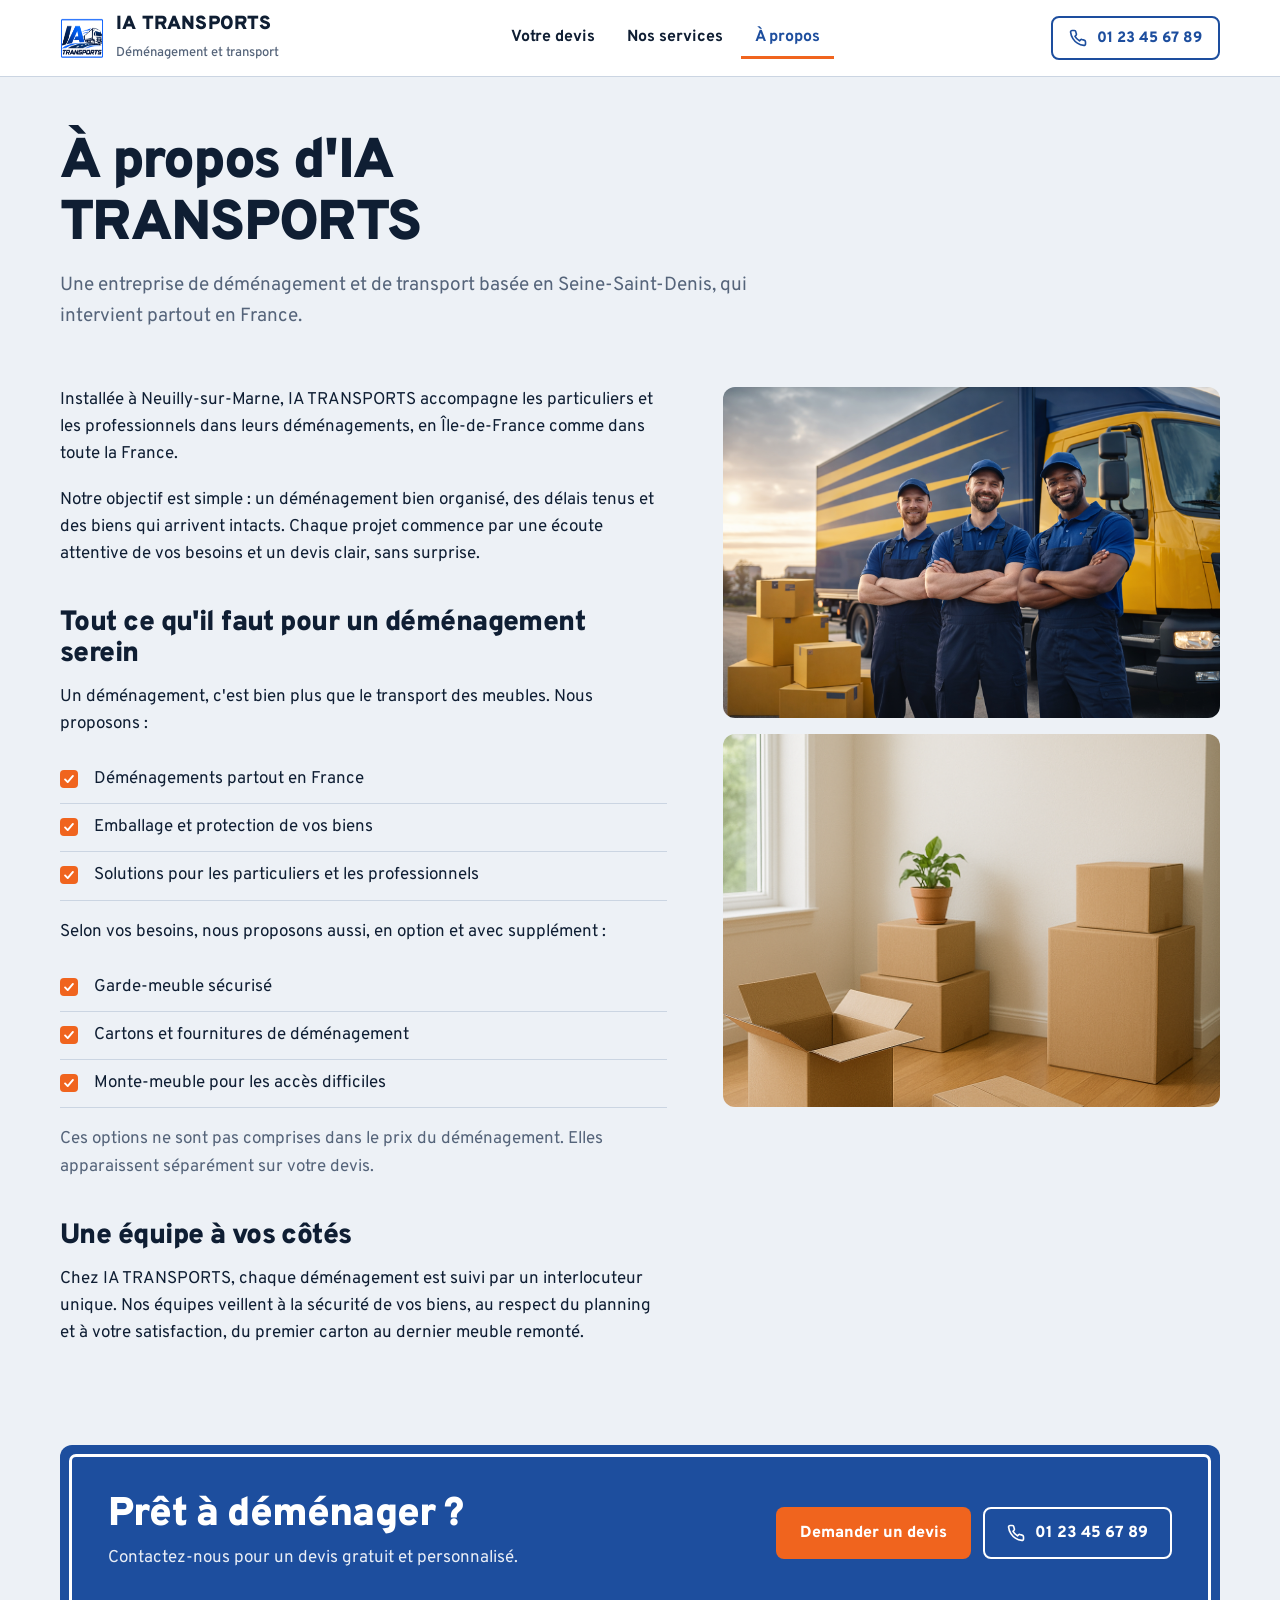
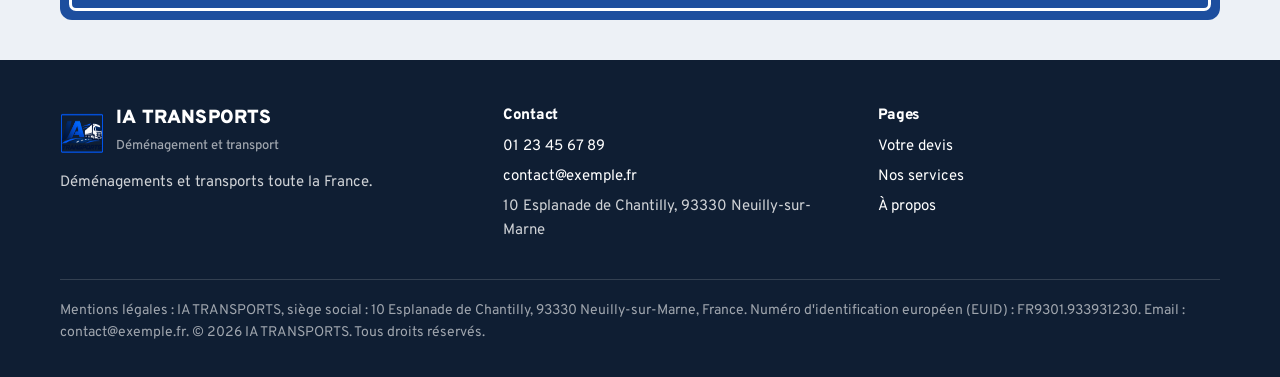
==== apropos.html @ 0110d709 "Update title and meta tags in apropos.html Updated the title and meta description for SEO improvemen" ====
<!doctype html>
<html lang="fr">
<head>
  <meta charset="utf-8">
  <meta name="viewport" content="width=device-width, initial-scale=1">
  <title>IA TRANSPORTS | Devis de déménagement gratuit</title>
  <meta name="description" content="IA TRANSPORTS, déménagement et transport toute la France. Devis gratuit sous 24 h.">
  <link rel="icon" href="assets/images/IA_Transports_Logo.png" type="image/png">
  <link rel="preconnect" href="https://fonts.googleapis.com">
  <link rel="preconnect" href="https://fonts.gstatic.com" crossorigin>
  <link href="https://fonts.googleapis.com/css2?family=Overpass:wght@400;500;700;800;900&display=swap" rel="stylesheet">
  <link rel="stylesheet" href="assets/css/style.css">
  <meta property="og:image" content="https://iatransports.com/assets/images/IA_Transports_Logo.png">
  <meta property="og:title" content="IA TRANSPORTS | Devis de déménagement gratuit">
  <meta property="og:description" content="IA TRANSPORTS, déménagement et transport toute la France. Devis gratuit sous 24 h.">
  <meta property="og:url" content="https://iatransports.com/">
</head>
<body>
  <header class="site-header">
    <div class="container header-inner">
      <a class="brand" href="index.html">
        <img src="assets/images/IA Transports Logo.png" alt="" width="44" height="44">
        <span><span class="brand-name">IA TRANSPORTS</span><span class="brand-sub">Déménagement et transport</span></span>
      </a>
      <nav class="nav" aria-label="Navigation principale">
        <a data-nav href="index.html">Votre devis</a>
        <a data-nav href="services.html">Nos services</a>
        <a data-nav href="apropos.html">À propos</a>
      </nav>
      <div class="header-actions">
        <a class="btn btn-line btn-small" href="tel:+33123456789"><svg viewBox="0 0 24 24" fill="none" stroke="currentColor" stroke-width="2.2" stroke-linecap="round" stroke-linejoin="round" aria-hidden="true"><path d="M22 16.9v3a2 2 0 0 1-2.2 2 19.8 19.8 0 0 1-8.6-3.1 19.5 19.5 0 0 1-6-6A19.8 19.8 0 0 1 2.1 4.2 2 2 0 0 1 4.1 2h3a2 2 0 0 1 2 1.7c.1.9.4 1.8.7 2.7a2 2 0 0 1-.5 2.1L8 9.8a16 16 0 0 0 6 6l1.3-1.3a2 2 0 0 1 2.1-.4c.9.3 1.8.6 2.7.7a2 2 0 0 1 1.7 2z"/></svg> 01 23 45 67 89</a>
        <button class="burger" data-burger aria-label="Ouvrir le menu" aria-expanded="false"><span></span><span></span><span></span></button>
      </div>
    </div>
  </header>

  <div class="drawer" data-drawer>
    <div class="drawer-panel" role="dialog" aria-label="Menu">
      <div class="drawer-head">
        <a class="brand" href="index.html">
        <img src="assets/images/IA Transports Logo.png" alt="" width="44" height="44">
        <span><span class="brand-name">IA TRANSPORTS</span><span class="brand-sub">Déménagement et transport</span></span>
      </a>
        <button class="drawer-close" data-close aria-label="Fermer le menu">✕</button>
      </div>
      <nav class="drawer-links">
        <a data-nav href="index.html">Votre devis</a>
        <a data-nav href="services.html">Nos services</a>
        <a data-nav href="apropos.html">À propos</a>
      </nav>
      <div class="drawer-contact">
        <a class="btn btn-go" href="tel:+33123456789"><svg viewBox="0 0 24 24" fill="none" stroke="currentColor" stroke-width="2.2" stroke-linecap="round" stroke-linejoin="round" aria-hidden="true"><path d="M22 16.9v3a2 2 0 0 1-2.2 2 19.8 19.8 0 0 1-8.6-3.1 19.5 19.5 0 0 1-6-6A19.8 19.8 0 0 1 2.1 4.2 2 2 0 0 1 4.1 2h3a2 2 0 0 1 2 1.7c.1.9.4 1.8.7 2.7a2 2 0 0 1-.5 2.1L8 9.8a16 16 0 0 0 6 6l1.3-1.3a2 2 0 0 1 2.1-.4c.9.3 1.8.6 2.7.7a2 2 0 0 1 1.7 2z"/></svg> 01 23 45 67 89</a>
        <a class="btn btn-line" href="mailto:contact@exemple.fr">contact@exemple.fr</a>
      </div>
    </div>
  </div>

  <main>
    <section class="page-head">
      <div class="container">
        <h1>À propos d'IA TRANSPORTS</h1>
        <p class="lead">Une entreprise de déménagement et de transport basée en Seine-Saint-Denis, qui intervient partout en France.</p>
      </div>
    </section>

    <section class="section" style="padding-top:48px">
      <div class="container about-grid">
        <div class="prose">
          <p>Installée à Neuilly-sur-Marne, IA TRANSPORTS accompagne les particuliers et les professionnels dans leurs déménagements, en Île-de-France comme dans toute la France.</p>
          <p>Notre objectif est simple : un déménagement bien organisé, des délais tenus et des biens qui arrivent intacts. Chaque projet commence par une écoute attentive de vos besoins et un devis clair, sans surprise.</p>

          <h2>Tout ce qu'il faut pour un déménagement serein</h2>
          <p>Un déménagement, c'est bien plus que le transport des meubles. Nous proposons :</p>
            <ul class="checklist">
            <li>Déménagements partout en France</li>
            <li>Emballage et protection de vos biens</li>
            <li>Solutions pour les particuliers et les professionnels</li>
          </ul>
          <p>Selon vos besoins, nous proposons aussi, en option et avec supplément :</p>
          <ul class="checklist">
            <li>Garde-meuble sécurisé</li>
            <li>Cartons et fournitures de déménagement</li>
            <li>Monte-meuble pour les accès difficiles</li>
          </ul>
          <p class="muted">Ces options ne sont pas comprises dans le prix du déménagement. Elles apparaissent séparément sur votre devis.</p>

          <h2>Une équipe à vos côtés</h2>
          <p>Chez IA TRANSPORTS, chaque déménagement est suivi par un interlocuteur unique. Nos équipes veillent à la sécurité de vos biens, au respect du planning et à votre satisfaction, du premier carton au dernier meuble remonté.</p>
        </div>

        <div class="about-photos">
          <img src="assets/images/truck-hero.jpg" alt="L'équipe de déménageurs devant le camion" loading="lazy">
          <img src="assets/images/first_pic.jpg" alt="Cartons prêts dans un logement vide" loading="lazy">
        </div>
      </div>
    </section>

    <section class="container" style="margin-bottom:40px">
      <div class="sign cta-sign">
        <div>
          <h2>Prêt à déménager ?</h2>
          <p>Contactez-nous pour un devis gratuit et personnalisé.</p>
        </div>
        <div class="sign-actions" style="margin-top:0">
          <a class="btn btn-go" href="index.html#form-section">Demander un devis</a>
          <a class="btn btn-on-sign" href="tel:+33123456789"><svg viewBox="0 0 24 24" fill="none" stroke="currentColor" stroke-width="2.2" stroke-linecap="round" stroke-linejoin="round" aria-hidden="true"><path d="M22 16.9v3a2 2 0 0 1-2.2 2 19.8 19.8 0 0 1-8.6-3.1 19.5 19.5 0 0 1-6-6A19.8 19.8 0 0 1 2.1 4.2 2 2 0 0 1 4.1 2h3a2 2 0 0 1 2 1.7c.1.9.4 1.8.7 2.7a2 2 0 0 1-.5 2.1L8 9.8a16 16 0 0 0 6 6l1.3-1.3a2 2 0 0 1 2.1-.4c.9.3 1.8.6 2.7.7a2 2 0 0 1 1.7 2z"/></svg> 01 23 45 67 89</a>
        </div>
      </div>
    </section>
  </main>

  <footer class="site-footer">
    <div class="container">
      <div class="footer-grid">
        <div>
          <a class="brand" href="index.html">
        <img src="assets/images/IA Transports Logo.png" alt="" width="44" height="44">
        <span><span class="brand-name">IA TRANSPORTS</span><span class="brand-sub">Déménagement et transport</span></span>
      </a>
          <p style="margin-top:14px;max-width:34ch">Déménagements et transports toute la France.</p>
        </div>
        <div>
          <h3>Contact</h3>
          <ul class="footer-list">
            <li><a href="tel:+33123456789">01 23 45 67 89</a></li>
            <li><a href="mailto:contact@exemple.fr">contact@exemple.fr</a></li>
            <li>10 Esplanade de Chantilly, 93330 Neuilly-sur-Marne</li>
          </ul>
        </div>
        <div>
          <h3>Pages</h3>
          <ul class="footer-list">
            <li><a href="index.html">Votre devis</a></li>
            <li><a href="services.html">Nos services</a></li>
            <li><a href="apropos.html">À propos</a></li>
          </ul>
        </div>
      </div>
      <p class="legal">
        Mentions légales : IA TRANSPORTS, siège social : 10 Esplanade de Chantilly, 93330 Neuilly-sur-Marne, France.
        Numéro d'identification européen (EUID) : FR9301.933931230.
        Email : contact@exemple.fr. © <span data-year>2026</span> IA TRANSPORTS. Tous droits réservés.
      </p>
    </div>
  </footer>

  <script src="assets/js/main.js"></script>
</body>
</html>
---- assets/css/style.css ----
/* =========================================================
   IA TRANSPORTS — feuille de style
   Identité : panneau routier (bleu autoroute + orange chantier)
   ========================================================= */
:root {
  --sign: #1D4E9E;        /* bleu panneau */
  --sign-dark: #14386F;
  --ink: #0F1E33;         /* texte */
  --muted: #55647A;
  --page: #EDF1F6;        /* fond */
  --paper: #FFFFFF;
  --line: #CBD5E2;
  --cone: #F0641E;        /* orange chantier : actions */
  --cone-dark: #D24F0E;

  --radius-sign: 12px;
  --radius-field: 8px;
  --header-h: 76px;
  --font: "Overpass", "Helvetica Neue", Arial, sans-serif;
}

* { box-sizing: border-box; }
html { scroll-behavior: smooth; scroll-padding-top: calc(var(--header-h) + 16px); }
@media (prefers-reduced-motion: reduce) {
  html { scroll-behavior: auto; }
  *, *::before, *::after { transition: none !important; animation: none !important; }
}

body {
  margin: 0;
  font-family: var(--font);
  font-size: 17px;
  line-height: 1.6;
  color: var(--ink);
  background: var(--page);
  -webkit-font-smoothing: antialiased;
}
img { max-width: 100%; display: block; }
a { color: var(--sign); }
:focus-visible { outline: 3px solid var(--cone); outline-offset: 3px; border-radius: 4px; }

.container { width: min(1160px, calc(100% - 40px)); margin: 0 auto; }

h1, h2, h3 { line-height: 1.1; letter-spacing: -0.02em; margin: 0; }
h2 { font-size: clamp(28px, 3.4vw, 40px); font-weight: 900; }
h3 { font-size: 19px; font-weight: 800; }
p { margin: 0; }
.lead { font-size: 19px; color: var(--muted); max-width: 60ch; margin-top: 14px; }
.muted { color: var(--muted); }

/* ===================== Header ===================== */
.site-header {
  position: sticky; top: 0; z-index: 100;
  background: var(--paper);
  border-bottom: 1px solid var(--line);
}
.header-inner {
  height: var(--header-h);
  display: flex; align-items: center; justify-content: space-between; gap: 20px;
}
.brand { display: flex; align-items: center; gap: 12px; text-decoration: none; color: var(--ink); }
.brand img { width: 44px; height: 44px; }
.brand-name { font-weight: 900; font-size: 19px; letter-spacing: 0.01em; line-height: 1; }
.brand-sub { display: block; font-size: 13px; color: var(--muted); font-weight: 500; margin-top: 4px; letter-spacing: 0; }

.nav { display: flex; gap: 4px; }
.nav a {
  text-decoration: none; color: var(--ink); font-weight: 700; font-size: 16px;
  padding: 8px 14px; border-radius: 6px;
}
.nav a:hover { background: var(--page); }
.nav a[aria-current="page"] { color: var(--sign); box-shadow: inset 0 -3px 0 var(--cone); border-radius: 0; }

.header-actions { display: flex; align-items: center; gap: 10px; }

/* ===================== Buttons ===================== */
.btn {
  display: inline-flex; align-items: center; justify-content: center; gap: 10px;
  font: inherit; font-weight: 800; font-size: 16px; line-height: 1;
  padding: 15px 22px; border-radius: 8px; border: 2px solid transparent;
  text-decoration: none; cursor: pointer;
  transition: background-color .15s ease, border-color .15s ease, color .15s ease;
}
.btn svg { width: 18px; height: 18px; flex: none; }
.btn-go { background: var(--cone); color: #fff; }
.btn-go:hover { background: var(--cone-dark); }
.btn-go:disabled { opacity: .6; cursor: progress; }
.btn-line { border-color: currentColor; color: var(--sign); background: transparent; }
.btn-line:hover { background: var(--sign); border-color: var(--sign); color: #fff; }
.btn-on-sign { border-color: #fff; color: #fff; background: transparent; }
.btn-on-sign:hover { background: #fff; color: var(--sign); }
.btn-small { padding: 11px 16px; font-size: 15px; }

/* ===================== Burger / drawer ===================== */
.burger {
  display: none; width: 46px; height: 46px; border-radius: 8px;
  border: 1px solid var(--line); background: var(--paper); cursor: pointer;
  align-items: center; justify-content: center; flex-direction: column; gap: 5px;
}
.burger span { width: 20px; height: 2px; background: var(--ink); border-radius: 2px; }

.drawer {
  position: fixed; inset: 0; z-index: 200;
  background: rgba(15, 30, 51, .5);
  opacity: 0; pointer-events: none; transition: opacity .25s ease;
}
.drawer.open { opacity: 1; pointer-events: auto; }
.drawer-panel {
  position: absolute; top: 0; right: 0; height: 100%; width: min(340px, 88vw);
  background: var(--paper); padding: 20px; display: flex; flex-direction: column; gap: 22px;
  transform: translateX(100%); transition: transform .25s ease;
}
.drawer.open .drawer-panel { transform: none; }
.drawer-head { display: flex; justify-content: space-between; align-items: center; }
.drawer-close {
  width: 42px; height: 42px; border-radius: 8px; border: 1px solid var(--line);
  background: var(--paper); font-size: 20px; cursor: pointer; color: var(--ink);
}
.drawer-links { display: flex; flex-direction: column; }
.drawer-links a {
  text-decoration: none; color: var(--ink); font-weight: 800; font-size: 20px;
  padding: 14px 0; border-bottom: 1px solid var(--line);
}
.drawer-links a[aria-current="page"] { color: var(--sign); }
.drawer-contact { display: flex; flex-direction: column; gap: 10px; margin-top: auto; }

/* ===================== The sign (signature element) ===================== */
.sign {
  position: relative;
  background: var(--sign); color: #fff;
  border-radius: var(--radius-sign);
  padding: clamp(28px, 4vw, 48px);
}
.sign::before {          /* liseré blanc intérieur, comme un panneau */
  content: ""; position: absolute; inset: 9px;
  border: 3px solid #fff; border-radius: calc(var(--radius-sign) - 5px);
  pointer-events: none;
}
.sign > * { position: relative; }
.sign-route {
  display: flex; align-items: center; gap: 14px; flex-wrap: wrap;
  font-weight: 800; font-size: 17px; padding-bottom: 18px; margin-bottom: 22px;
  border-bottom: 2px solid rgba(255,255,255,.35);
}
.sign-route svg { width: 46px; height: 18px; flex: none; }
.sign h1 {
  font-size: clamp(38px, 5vw, 64px); overflow-wrap: break-word; font-weight: 900; letter-spacing: -0.035em; line-height: .98;
}
.sign p { color: rgba(255,255,255,.9); margin-top: 18px; max-width: 46ch; }
.sign-actions { display: flex; flex-wrap: wrap; gap: 12px; margin-top: 28px; }

/* ===================== Hero ===================== */
.hero { padding: 28px 0 0; }
.hero-grid {
  display: grid; grid-template-columns: minmax(0, 1.05fr) minmax(0, .95fr); gap: 16px; align-items: stretch;
}
.hero-photo { border-radius: var(--radius-sign); overflow: hidden; min-height: 360px; }
.hero-photo img { width: 100%; height: 100%; object-fit: cover; object-position: 60% center; }

/* ===================== Facts row ===================== */
.facts {
  display: grid; grid-template-columns: repeat(3, 1fr);
  margin-top: 16px; background: var(--paper); border-radius: var(--radius-sign);
}
.fact { padding: 22px 26px; }
.fact + .fact { border-left: 1px solid var(--line); }
.fact strong { display: block; font-size: 18px; font-weight: 800; }
.fact span { color: var(--muted); font-size: 15px; }

/* ===================== Sections ===================== */
.section { padding: 80px 0; }
.section-head { margin-bottom: 36px; }
.page-head { padding: 56px 0 8px; }
.page-head h1 { font-size: clamp(36px, 4.6vw, 56px); font-weight: 900; letter-spacing: -0.03em; max-width: 18ch; }

/* ===================== Quote form ===================== */
.quote-grid { display: grid; grid-template-columns: minmax(0, 1.25fr) minmax(0, .75fr); gap: 28px; align-items: start; }
.form {
  background: var(--paper); border-radius: var(--radius-sign);
  padding: clamp(22px, 3.5vw, 40px); border-top: 6px solid var(--cone);
}
.form h2 { margin-bottom: 8px; }
.form > .muted { margin-bottom: 26px; }
fieldset { border: 0; padding: 0; margin: 0 0 22px; }
legend { font-weight: 900; font-size: 15px; color: var(--sign); padding: 0; margin-bottom: 12px; }
.grid-2 { display: grid; grid-template-columns: 1fr 1fr; gap: 14px 16px; }
.grid-3f { display: grid; grid-template-columns: 1fr 1fr 1fr; gap: 14px 16px; }
.field { display: flex; flex-direction: column; gap: 6px; }
.field.full { grid-column: 1 / -1; }
.field label { font-size: 15px; font-weight: 700; }
.field .opt { font-weight: 500; color: var(--muted); }
.input, .select, .textarea {
  width: 100%; font: inherit; font-size: 16px; color: var(--ink);
  padding: 12px 14px; border-radius: var(--radius-field);
  border: 1.5px solid var(--line); background: #F8FAFC;
}
.input:focus, .select:focus, .textarea:focus {
  outline: none; border-color: var(--sign); background: #fff;
  box-shadow: 0 0 0 3px rgba(29, 78, 158, .18);
}
.textarea { min-height: 110px; resize: vertical; }
.input, .select { height: 50px; }
.select {
  appearance: none; -webkit-appearance: none; padding-right: 40px; cursor: pointer;
  background: #F8FAFC url("data:image/svg+xml,%3Csvg xmlns='http://www.w3.org/2000/svg' viewBox='0 0 16 16'%3E%3Cpath d='M4 6l4 4 4-4' fill='none' stroke='%231D4E9E' stroke-width='2' stroke-linecap='round' stroke-linejoin='round'/%3E%3C/svg%3E") right 14px center/16px no-repeat;
}
.form-foot { display: flex; align-items: center; gap: 16px; flex-wrap: wrap; margin-top: 8px; }
.form-status { font-weight: 700; }
.form-status.error { color: #B3261E; }

.steps-panel { position: sticky; top: calc(var(--header-h) + 20px); }
.steps-panel img { border-radius: var(--radius-sign); aspect-ratio: 4 / 3; object-fit: cover; width: 100%; }
.steps-panel h3 { margin: 24px 0 14px; font-size: 22px; }
.steps { list-style: none; padding: 0; margin: 0; counter-reset: s; }
.steps li { counter-increment: s; display: grid; grid-template-columns: 34px 1fr; gap: 12px; padding: 12px 0; border-top: 1px solid var(--line); }
.steps li::before {
  content: counter(s); width: 30px; height: 30px; border-radius: 6px;
  background: var(--sign); color: #fff; font-weight: 900; display: grid; place-items: center; font-size: 15px;
}

/* ===================== Services list ===================== */
.service-list { display: grid; grid-template-columns: 1fr 1fr; gap: 0 48px; }
.service-item { display: grid; grid-template-columns: 56px 1fr; gap: 18px; padding: 26px 0; border-top: 2px solid var(--ink); }
.service-icon {
  width: 56px; height: 56px; border-radius: 10px; background: var(--sign);
  display: grid; place-items: center; font-size: 26px;
  box-shadow: inset 0 0 0 4px var(--sign), inset 0 0 0 6px #fff;
}
.service-item p { color: var(--muted); margin-top: 6px; }
.tags { display: flex; flex-wrap: wrap; gap: 6px; margin-top: 12px; }
.tag { font-size: 14px; font-weight: 700; color: var(--sign-dark); background: var(--paper); border: 1px solid var(--line); padding: 3px 10px; border-radius: 4px; }

/* ===================== About ===================== */
.about-grid { display: grid; grid-template-columns: minmax(0, 1.1fr) minmax(0, .9fr); gap: 56px; align-items: start; }
.prose p { margin-bottom: 18px; max-width: 64ch; }
.prose h2 { font-size: 28px; margin: 40px 0 14px; }
.checklist { list-style: none; padding: 0; margin: 0 0 18px; }
.checklist li { padding: 10px 0 10px 34px; border-bottom: 1px solid var(--line); position: relative; }
.checklist li::before {
  content: ""; position: absolute; left: 0; top: 14px; width: 18px; height: 18px; border-radius: 4px;
  background: var(--cone) url("data:image/svg+xml,%3Csvg xmlns='http://www.w3.org/2000/svg' viewBox='0 0 16 16'%3E%3Cpath d='M3.5 8.5l3 3 6-7' fill='none' stroke='%23fff' stroke-width='2.2' stroke-linecap='round' stroke-linejoin='round'/%3E%3C/svg%3E") center/14px no-repeat;
}
.about-photos { display: grid; gap: 16px; position: sticky; top: calc(var(--header-h) + 20px); }
.about-photos img { border-radius: var(--radius-sign); width: 100%; object-fit: cover; }
.about-photos img:first-child { aspect-ratio: 3 / 2; }
.about-photos img:last-child { aspect-ratio: 4 / 3; }

/* ===================== CTA sign ===================== */
.cta-sign { display: flex; justify-content: space-between; align-items: center; gap: 24px; flex-wrap: wrap; }
.cta-sign h2 { color: #fff; }
.cta-sign p { margin-top: 8px; }

/* ===================== Legal + footer ===================== */
.site-footer { background: var(--ink); color: rgba(255,255,255,.8); padding: 48px 0 32px; margin-top: 40px; font-size: 15px; }
.footer-grid { display: grid; grid-template-columns: 1.2fr 1fr 1fr; gap: 32px; }
.site-footer .brand { color: #fff; }
.site-footer .brand-sub { color: rgba(255,255,255,.6); }
.site-footer h3 { font-size: 15px; color: #fff; margin-bottom: 10px; }
.site-footer a { color: #fff; text-decoration: none; }
.site-footer a:hover { text-decoration: underline; }
.footer-list { list-style: none; padding: 0; margin: 0; display: grid; gap: 6px; }
.legal { border-top: 1px solid rgba(255,255,255,.15); margin-top: 36px; padding-top: 20px; color: rgba(255,255,255,.6); font-size: 14px; }

/* ===================== Thank-you page ===================== */
.thanks { min-height: calc(100vh - var(--header-h) - 200px); display: grid; place-items: center; padding: 60px 0; }
.thanks .sign { max-width: 640px; }

/* ===================== Responsive ===================== */
@media (max-width: 1000px) {
  .hero-grid, .quote-grid, .about-grid { grid-template-columns: 1fr; }
  .hero-photo { min-height: 280px; max-height: 380px; }
  .steps-panel, .about-photos { position: static; }
  .service-list { grid-template-columns: 1fr; }
  .footer-grid { grid-template-columns: 1fr 1fr; }
}
@media (max-width: 860px) {
  .nav, .header-actions .btn { display: none; }
  .burger { display: inline-flex; }
}
@media (max-width: 640px) {
  body { font-size: 16px; }
  .facts { grid-template-columns: 1fr; }
  .fact + .fact { border-left: 0; border-top: 1px solid var(--line); }
  .grid-2, .grid-3f { grid-template-columns: 1fr; }
  .section { padding: 56px 0; }
  .footer-grid { grid-template-columns: 1fr; }
  .brand-sub { display: none; }
  .sign-actions .btn { width: 100%; }
}
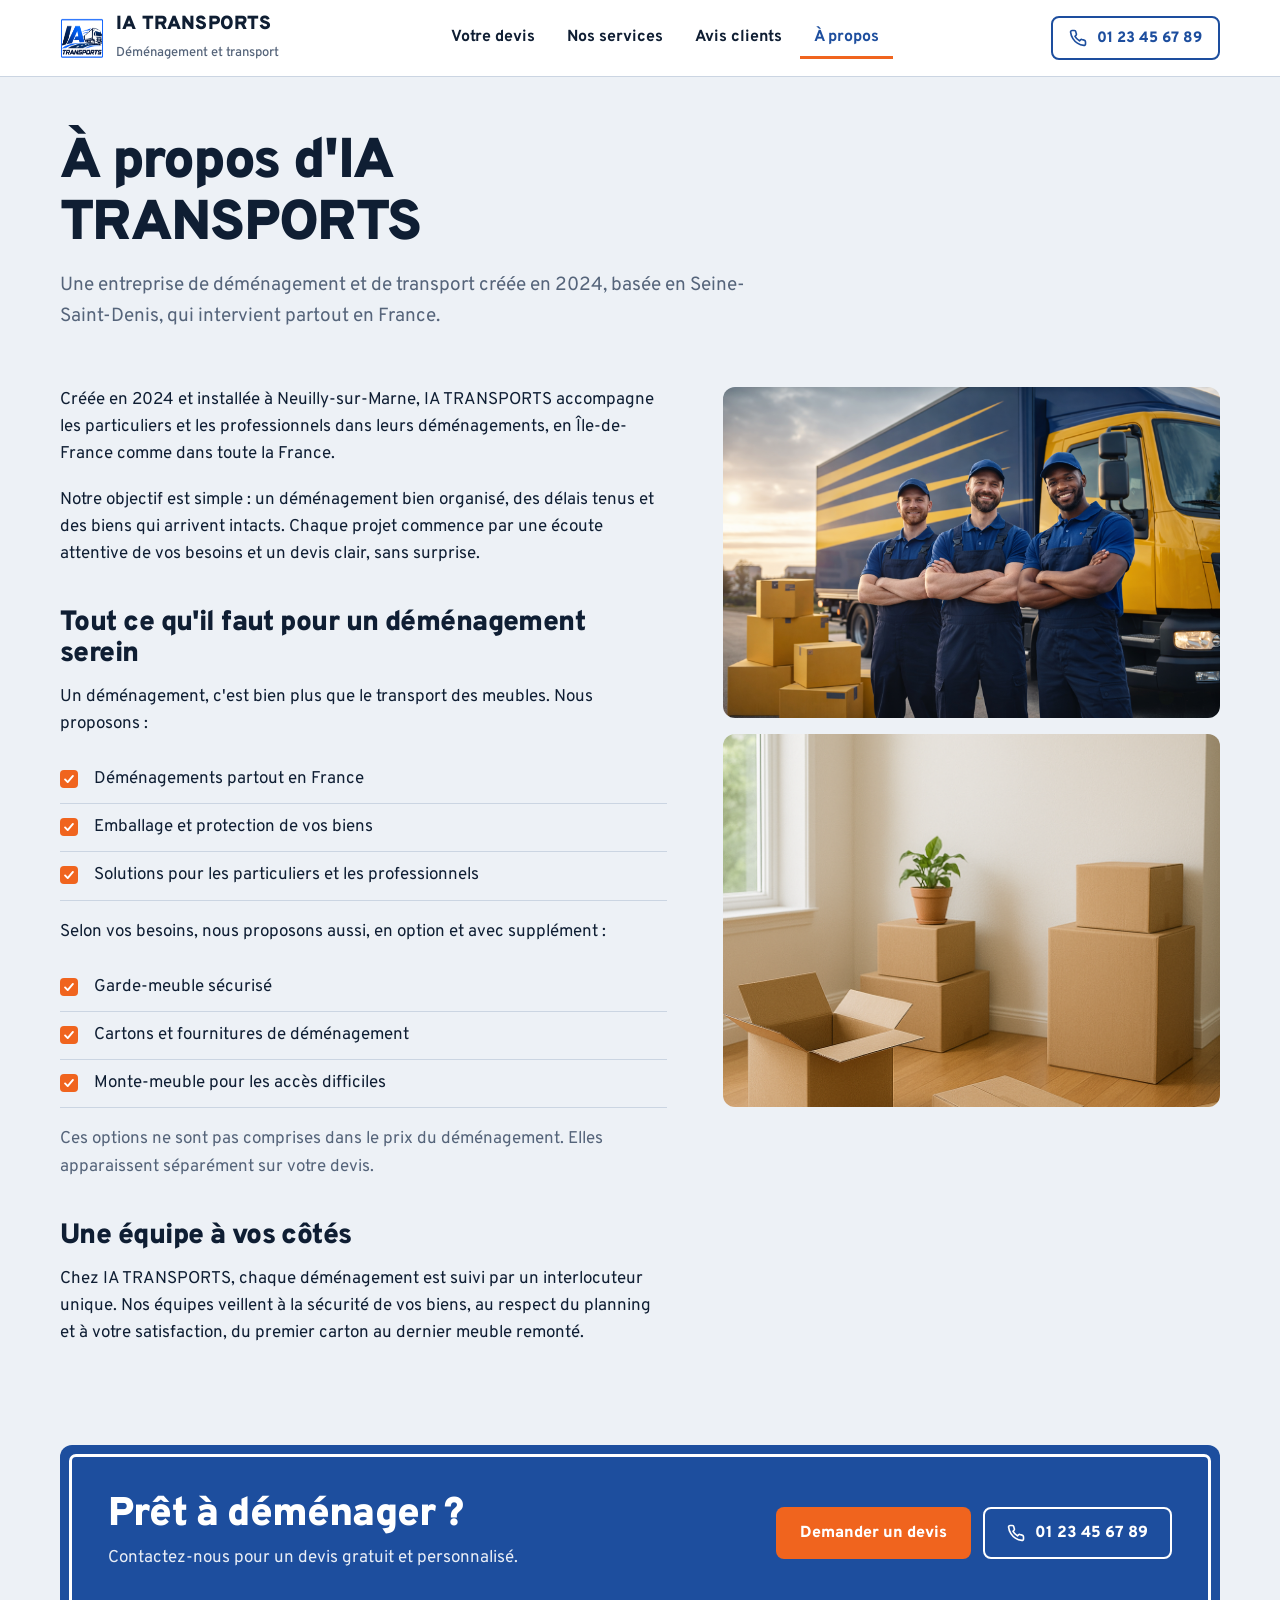
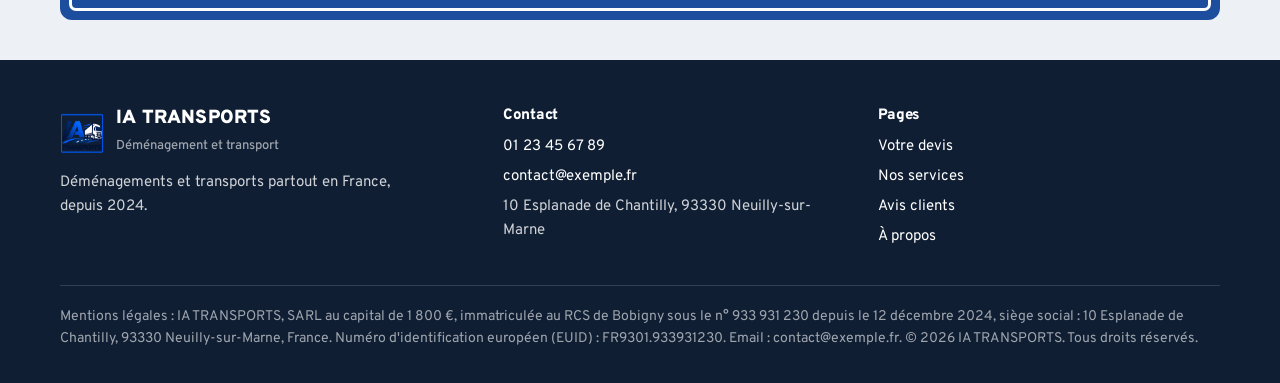
==== commit 4fd8270e: "Update company details and add client reviews link" ====
--- a/apropos.html
+++ b/apropos.html
@@ -25,6 +25,7 @@
       <nav class="nav" aria-label="Navigation principale">
         <a data-nav href="index.html">Votre devis</a>
         <a data-nav href="services.html">Nos services</a>
+        <a data-nav href="avis.html">Avis clients</a>
         <a data-nav href="apropos.html">À propos</a>
       </nav>
       <div class="header-actions">
@@ -46,6 +47,7 @@
       <nav class="drawer-links">
         <a data-nav href="index.html">Votre devis</a>
         <a data-nav href="services.html">Nos services</a>
+        <a data-nav href="avis.html">Avis clients</a>
         <a data-nav href="apropos.html">À propos</a>
       </nav>
       <div class="drawer-contact">
@@ -59,14 +61,14 @@
     <section class="page-head">
       <div class="container">
         <h1>À propos d'IA TRANSPORTS</h1>
-        <p class="lead">Une entreprise de déménagement et de transport basée en Seine-Saint-Denis, qui intervient partout en France.</p>
+        <p class="lead">Une entreprise de déménagement et de transport créée en 2024, basée en Seine-Saint-Denis, qui intervient partout en France.</p>
       </div>
     </section>
 
     <section class="section" style="padding-top:48px">
       <div class="container about-grid">
         <div class="prose">
-          <p>Installée à Neuilly-sur-Marne, IA TRANSPORTS accompagne les particuliers et les professionnels dans leurs déménagements, en Île-de-France comme dans toute la France.</p>
+          <p>Créée en 2024 et installée à Neuilly-sur-Marne, IA TRANSPORTS accompagne les particuliers et les professionnels dans leurs déménagements, en Île-de-France comme dans toute la France.</p>
           <p>Notre objectif est simple : un déménagement bien organisé, des délais tenus et des biens qui arrivent intacts. Chaque projet commence par une écoute attentive de vos besoins et un devis clair, sans surprise.</p>
 
           <h2>Tout ce qu'il faut pour un déménagement serein</h2>
@@ -117,7 +119,7 @@
         <img src="assets/images/IA Transports Logo.png" alt="" width="44" height="44">
         <span><span class="brand-name">IA TRANSPORTS</span><span class="brand-sub">Déménagement et transport</span></span>
       </a>
-          <p style="margin-top:14px;max-width:34ch">Déménagements et transports toute la France.</p>
+          <p style="margin-top:14px;max-width:34ch">Déménagements et transports partout en France, depuis 2024.</p>
         </div>
         <div>
           <h3>Contact</h3>
@@ -132,12 +134,13 @@
           <ul class="footer-list">
             <li><a href="index.html">Votre devis</a></li>
             <li><a href="services.html">Nos services</a></li>
+            <li><a href="avis.html">Avis clients</a></li>
             <li><a href="apropos.html">À propos</a></li>
           </ul>
         </div>
       </div>
       <p class="legal">
-        Mentions légales : IA TRANSPORTS, siège social : 10 Esplanade de Chantilly, 93330 Neuilly-sur-Marne, France.
+        Mentions légales : IA TRANSPORTS, SARL au capital de 1 800 €, immatriculée au RCS de Bobigny sous le n° 933 931 230 depuis le 12 décembre 2024, siège social : 10 Esplanade de Chantilly, 93330 Neuilly-sur-Marne, France.
         Numéro d'identification européen (EUID) : FR9301.933931230.
         Email : contact@exemple.fr. © <span data-year>2026</span> IA TRANSPORTS. Tous droits réservés.
       </p>
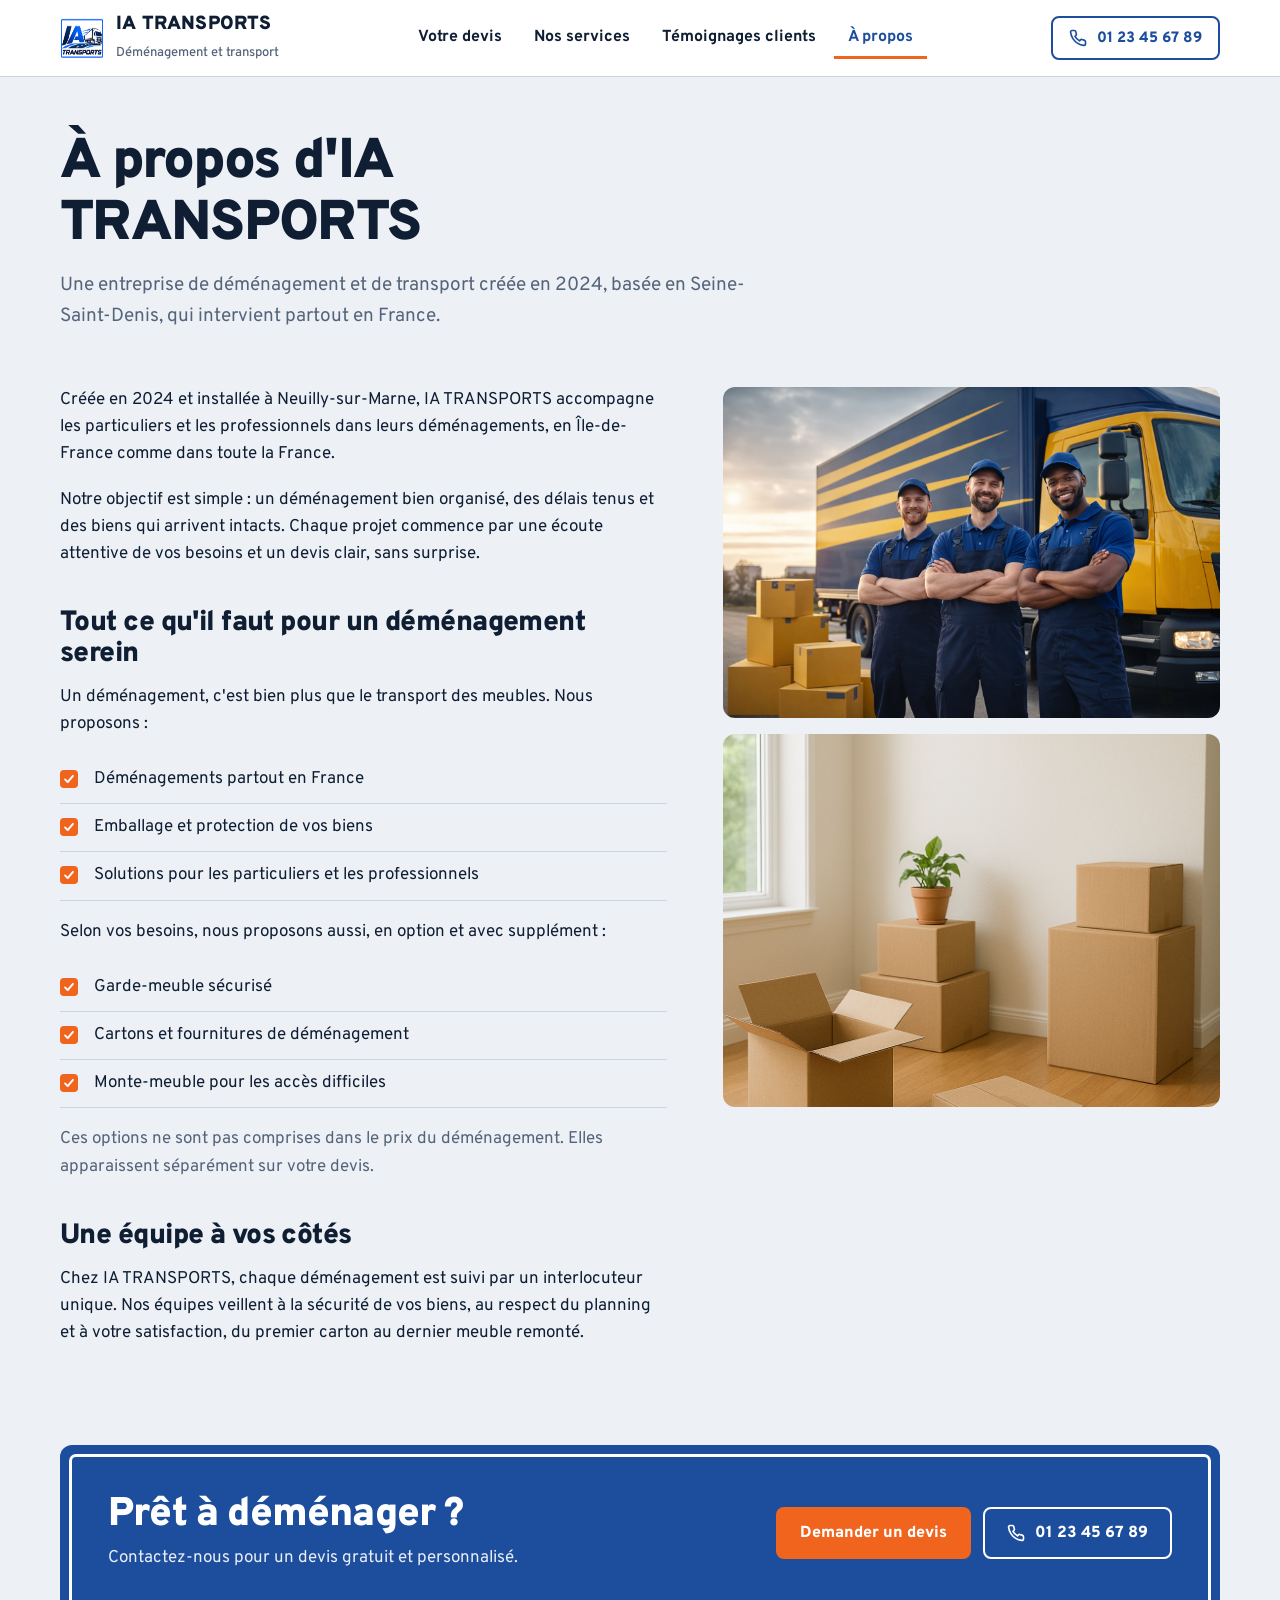
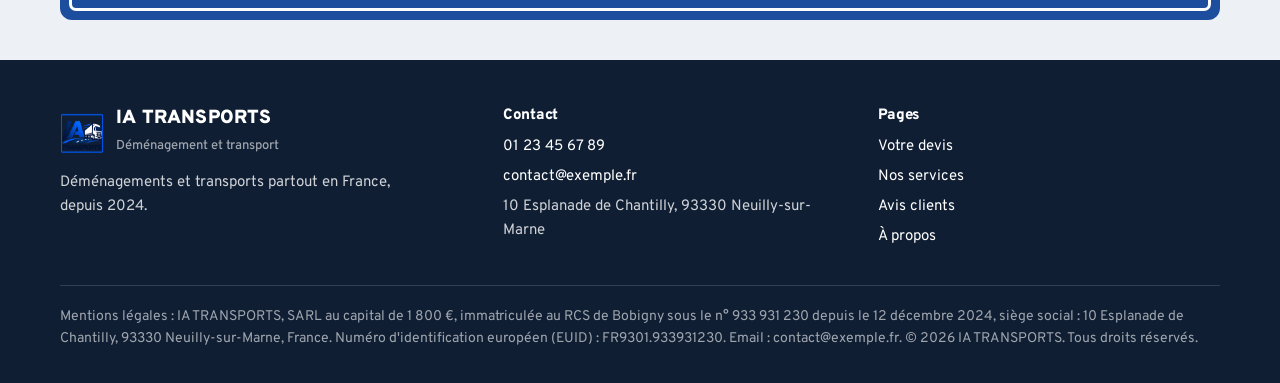
==== commit bfab65d8: "Update client feedback link to testimonials page" ====
--- a/apropos.html
+++ b/apropos.html
@@ -25,7 +25,7 @@
       <nav class="nav" aria-label="Navigation principale">
         <a data-nav href="index.html">Votre devis</a>
         <a data-nav href="services.html">Nos services</a>
-        <a data-nav href="avis.html">Avis clients</a>
+        <a data-nav href="Témoignages-clients.html">Témoignages clients</a>
         <a data-nav href="apropos.html">À propos</a>
       </nav>
       <div class="header-actions">
--- a/assets/css/style.css
+++ b/assets/css/style.css
@@ -287,3 +287,54 @@
   .brand-sub { display: none; }
   .sign-actions .btn { width: 100%; }
 }
+
+/* ===================== Réseau national (services) ===================== */
+.network-grid { display: grid; grid-template-columns: minmax(0, 1.3fr) minmax(0, .7fr); gap: 40px; align-items: start; background: var(--paper); border-radius: var(--radius-sign); padding: clamp(24px, 4vw, 48px); border-top: 6px solid var(--cone); }
+.network h2 { font-size: clamp(26px, 3vw, 36px); margin-bottom: 18px; }
+.network p { margin-bottom: 14px; max-width: 62ch; }
+.network-goal { font-weight: 800; color: var(--sign); font-size: 19px; }
+.network-cta { display: flex; flex-wrap: wrap; gap: 12px; margin-top: 22px; }
+.network-stat { background: var(--sign); color: #fff; border-radius: var(--radius-sign); padding: 32px 28px; text-align: center; position: relative; }
+.network-stat::before { content: ""; position: absolute; inset: 8px; border: 3px solid #fff; border-radius: 8px; pointer-events: none; }
+.stat-big { font-size: clamp(72px, 9vw, 104px); font-weight: 900; line-height: 1; letter-spacing: -0.04em; }
+.stat-label { font-weight: 800; font-size: 19px; margin-top: 8px; }
+.stat-list { list-style: none; padding: 0; margin: 22px 0 0; text-align: left; border-top: 2px solid rgba(255,255,255,.35); }
+.stat-list li { padding: 10px 0 10px 26px; position: relative; font-size: 15px; border-bottom: 1px solid rgba(255,255,255,.2); }
+.stat-list li::before { content: "✓"; position: absolute; left: 4px; color: var(--cone); font-weight: 900; }
+
+/* ===================== Avis clients ===================== */
+.rating-bar { display: flex; align-items: center; gap: 24px; flex-wrap: wrap; background: var(--paper); border-radius: var(--radius-sign); padding: 22px 28px; margin-bottom: 24px; }
+.rating-bar[hidden] { display: none; }
+.rating-bar .btn { margin-left: auto; }
+.rating-score { font-size: 56px; font-weight: 900; line-height: 1; letter-spacing: -0.03em; color: var(--sign); }
+.rating-score small { font-size: 20px; color: var(--muted); font-weight: 700; margin-left: 4px; }
+.stars { color: var(--cone); font-size: 22px; letter-spacing: 2px; line-height: 1.2; }
+.stars .off { color: var(--line); }
+.review-grid { display: grid; grid-template-columns: repeat(3, minmax(0, 1fr)); gap: 16px; }
+.review { background: var(--paper); border-radius: var(--radius-sign); padding: 22px; display: flex; flex-direction: column; gap: 10px; border-top: 4px solid var(--sign); }
+.review-name { font-weight: 800; }
+.review-date { color: var(--muted); font-size: 14px; }
+.review blockquote { margin: 0; color: var(--ink); overflow-wrap: anywhere; }
+.pager { display: flex; flex-wrap: wrap; gap: 6px; justify-content: center; margin-top: 28px; }
+.pager button { font: inherit; font-weight: 700; min-width: 42px; height: 42px; padding: 0 12px; border-radius: 8px; border: 1px solid var(--line); background: var(--paper); color: var(--ink); cursor: pointer; }
+.pager button:hover:not(:disabled) { border-color: var(--sign); color: var(--sign); }
+.pager button[aria-current="page"] { background: var(--sign); border-color: var(--sign); color: #fff; }
+.pager button:disabled { opacity: .45; cursor: default; }
+.hp { position: absolute; left: -9999px; width: 1px; height: 1px; overflow: hidden; }
+.form-status.ok { color: #1B6E3A; }
+
+@media (max-width: 1000px) {
+  .network-grid { grid-template-columns: 1fr; }
+  .review-grid { grid-template-columns: repeat(2, minmax(0, 1fr)); }
+}
+@media (max-width: 640px) {
+  .review-grid { grid-template-columns: 1fr; }
+  .rating-bar .btn { margin-left: 0; width: 100%; }
+  .network-cta .btn { width: 100%; }
+}
+
+.review-toolbar { display: flex; align-items: center; gap: 12px; justify-content: flex-end; margin-bottom: 16px; }
+.review-toolbar[hidden] { display: none; }
+.review-toolbar label { font-weight: 700; font-size: 15px; }
+.review-toolbar .select { width: auto; min-width: 280px; }
+@media (max-width: 640px) { .review-toolbar { flex-direction: column; align-items: stretch; gap: 6px; } .review-toolbar .select { min-width: 0; width: 100%; } }
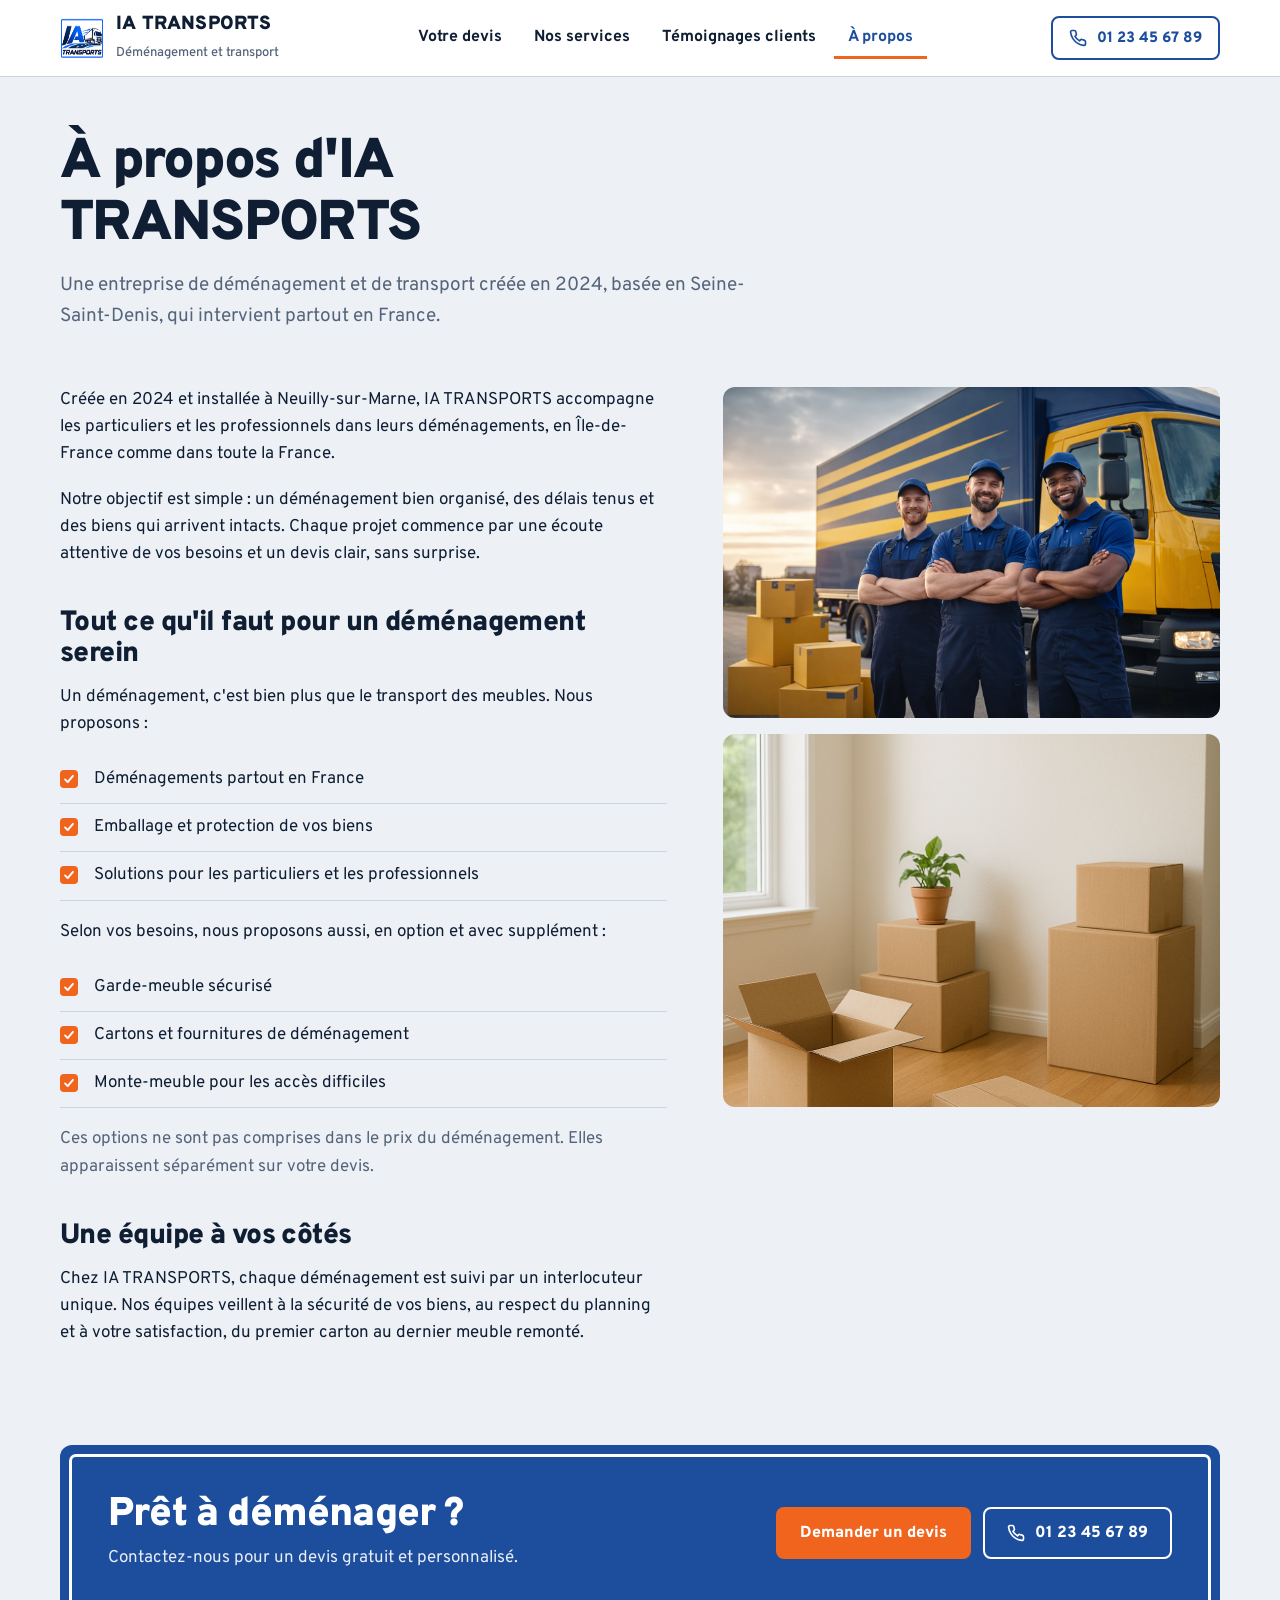
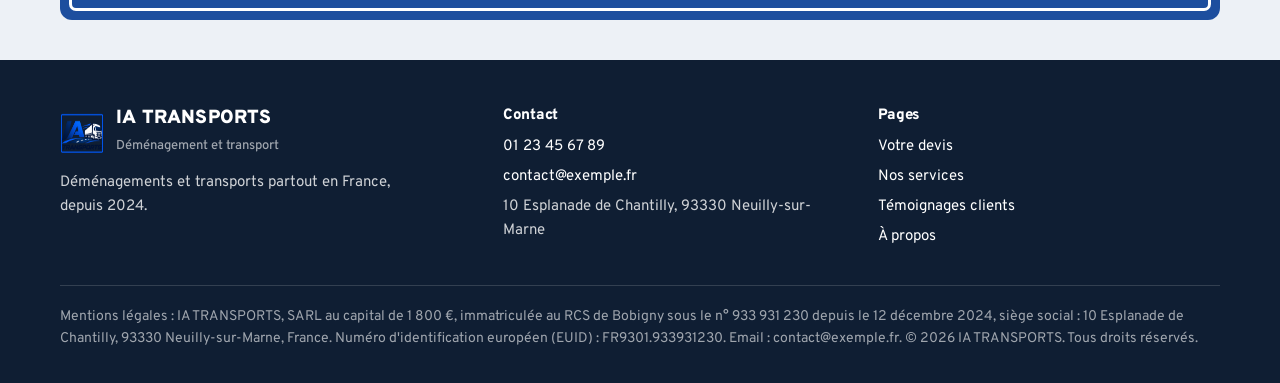
==== commit c95630cf: "Update apropos.html" ====
--- a/apropos.html
+++ b/apropos.html
@@ -47,7 +47,7 @@
       <nav class="drawer-links">
         <a data-nav href="index.html">Votre devis</a>
         <a data-nav href="services.html">Nos services</a>
-        <a data-nav href="avis.html">Avis clients</a>
+        <a data-nav href="Témoignages-clients.html">Témoignages clients</a>
         <a data-nav href="apropos.html">À propos</a>
       </nav>
       <div class="drawer-contact">
@@ -134,7 +134,7 @@
           <ul class="footer-list">
             <li><a href="index.html">Votre devis</a></li>
             <li><a href="services.html">Nos services</a></li>
-            <li><a href="avis.html">Avis clients</a></li>
+            <li><a href="Témoignages-clients.html">Témoignages clients</a></li>
             <li><a href="apropos.html">À propos</a></li>
           </ul>
         </div>
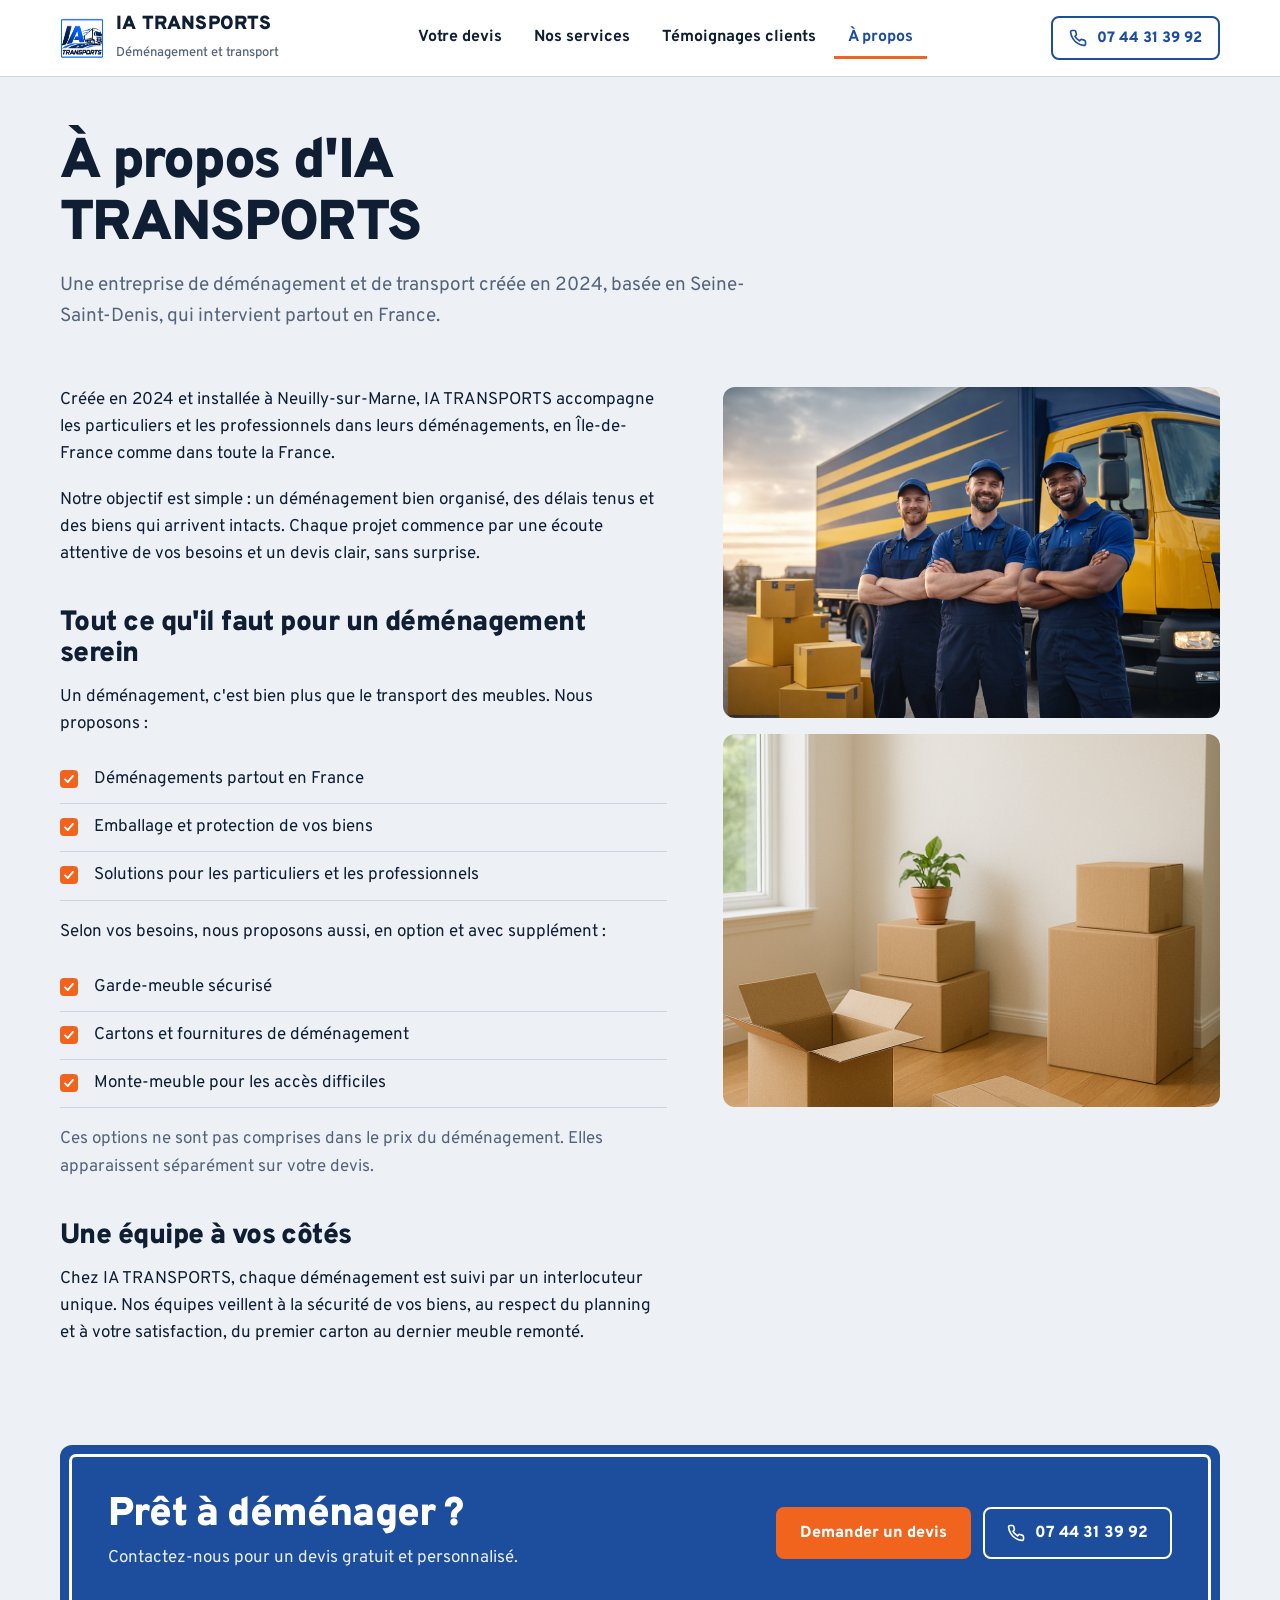
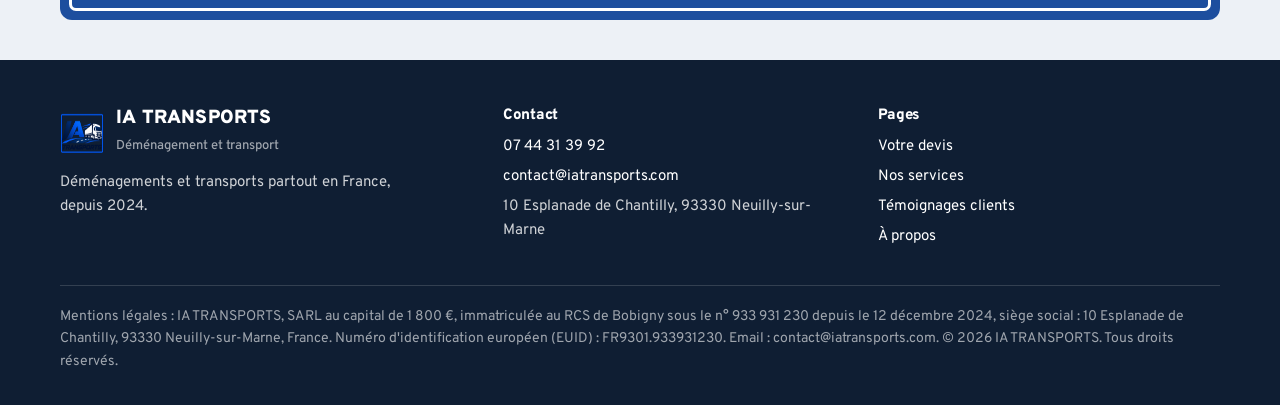
==== commit a1b3760a: "Update contact phone and email Co-Authored-By: Claude Sonnet 5.5 <noreply@anthropic.com> Claude-Sess" ====
--- a/apropos.html
+++ b/apropos.html
@@ -25,11 +25,11 @@
       <nav class="nav" aria-label="Navigation principale">
         <a data-nav href="index.html">Votre devis</a>
         <a data-nav href="services.html">Nos services</a>
-        <a data-nav href="Témoignages-clients.html">Témoignages clients</a>
+        <a data-nav href="temoignages-clients.html">Témoignages clients</a>
         <a data-nav href="apropos.html">À propos</a>
       </nav>
       <div class="header-actions">
-        <a class="btn btn-line btn-small" href="tel:+33123456789"><svg viewBox="0 0 24 24" fill="none" stroke="currentColor" stroke-width="2.2" stroke-linecap="round" stroke-linejoin="round" aria-hidden="true"><path d="M22 16.9v3a2 2 0 0 1-2.2 2 19.8 19.8 0 0 1-8.6-3.1 19.5 19.5 0 0 1-6-6A19.8 19.8 0 0 1 2.1 4.2 2 2 0 0 1 4.1 2h3a2 2 0 0 1 2 1.7c.1.9.4 1.8.7 2.7a2 2 0 0 1-.5 2.1L8 9.8a16 16 0 0 0 6 6l1.3-1.3a2 2 0 0 1 2.1-.4c.9.3 1.8.6 2.7.7a2 2 0 0 1 1.7 2z"/></svg> 01 23 45 67 89</a>
+        <a class="btn btn-line btn-small" href="tel:+33744313992"><svg viewBox="0 0 24 24" fill="none" stroke="currentColor" stroke-width="2.2" stroke-linecap="round" stroke-linejoin="round" aria-hidden="true"><path d="M22 16.9v3a2 2 0 0 1-2.2 2 19.8 19.8 0 0 1-8.6-3.1 19.5 19.5 0 0 1-6-6A19.8 19.8 0 0 1 2.1 4.2 2 2 0 0 1 4.1 2h3a2 2 0 0 1 2 1.7c.1.9.4 1.8.7 2.7a2 2 0 0 1-.5 2.1L8 9.8a16 16 0 0 0 6 6l1.3-1.3a2 2 0 0 1 2.1-.4c.9.3 1.8.6 2.7.7a2 2 0 0 1 1.7 2z"/></svg> 07 44 31 39 92</a>
         <button class="burger" data-burger aria-label="Ouvrir le menu" aria-expanded="false"><span></span><span></span><span></span></button>
       </div>
     </div>
@@ -47,12 +47,12 @@
       <nav class="drawer-links">
         <a data-nav href="index.html">Votre devis</a>
         <a data-nav href="services.html">Nos services</a>
-        <a data-nav href="Témoignages-clients.html">Témoignages clients</a>
+        <a data-nav href="temoignages-clients.html">Témoignages clients</a>
         <a data-nav href="apropos.html">À propos</a>
       </nav>
       <div class="drawer-contact">
-        <a class="btn btn-go" href="tel:+33123456789"><svg viewBox="0 0 24 24" fill="none" stroke="currentColor" stroke-width="2.2" stroke-linecap="round" stroke-linejoin="round" aria-hidden="true"><path d="M22 16.9v3a2 2 0 0 1-2.2 2 19.8 19.8 0 0 1-8.6-3.1 19.5 19.5 0 0 1-6-6A19.8 19.8 0 0 1 2.1 4.2 2 2 0 0 1 4.1 2h3a2 2 0 0 1 2 1.7c.1.9.4 1.8.7 2.7a2 2 0 0 1-.5 2.1L8 9.8a16 16 0 0 0 6 6l1.3-1.3a2 2 0 0 1 2.1-.4c.9.3 1.8.6 2.7.7a2 2 0 0 1 1.7 2z"/></svg> 01 23 45 67 89</a>
-        <a class="btn btn-line" href="mailto:contact@exemple.fr">contact@exemple.fr</a>
+        <a class="btn btn-go" href="tel:+33744313992"><svg viewBox="0 0 24 24" fill="none" stroke="currentColor" stroke-width="2.2" stroke-linecap="round" stroke-linejoin="round" aria-hidden="true"><path d="M22 16.9v3a2 2 0 0 1-2.2 2 19.8 19.8 0 0 1-8.6-3.1 19.5 19.5 0 0 1-6-6A19.8 19.8 0 0 1 2.1 4.2 2 2 0 0 1 4.1 2h3a2 2 0 0 1 2 1.7c.1.9.4 1.8.7 2.7a2 2 0 0 1-.5 2.1L8 9.8a16 16 0 0 0 6 6l1.3-1.3a2 2 0 0 1 2.1-.4c.9.3 1.8.6 2.7.7a2 2 0 0 1 1.7 2z"/></svg> 07 44 31 39 92</a>
+        <a class="btn btn-line" href="mailto:contact@iatransports.com">contact@iatransports.com</a>
       </div>
     </div>
   </div>
@@ -105,7 +105,7 @@
         </div>
         <div class="sign-actions" style="margin-top:0">
           <a class="btn btn-go" href="index.html#form-section">Demander un devis</a>
-          <a class="btn btn-on-sign" href="tel:+33123456789"><svg viewBox="0 0 24 24" fill="none" stroke="currentColor" stroke-width="2.2" stroke-linecap="round" stroke-linejoin="round" aria-hidden="true"><path d="M22 16.9v3a2 2 0 0 1-2.2 2 19.8 19.8 0 0 1-8.6-3.1 19.5 19.5 0 0 1-6-6A19.8 19.8 0 0 1 2.1 4.2 2 2 0 0 1 4.1 2h3a2 2 0 0 1 2 1.7c.1.9.4 1.8.7 2.7a2 2 0 0 1-.5 2.1L8 9.8a16 16 0 0 0 6 6l1.3-1.3a2 2 0 0 1 2.1-.4c.9.3 1.8.6 2.7.7a2 2 0 0 1 1.7 2z"/></svg> 01 23 45 67 89</a>
+          <a class="btn btn-on-sign" href="tel:+33744313992"><svg viewBox="0 0 24 24" fill="none" stroke="currentColor" stroke-width="2.2" stroke-linecap="round" stroke-linejoin="round" aria-hidden="true"><path d="M22 16.9v3a2 2 0 0 1-2.2 2 19.8 19.8 0 0 1-8.6-3.1 19.5 19.5 0 0 1-6-6A19.8 19.8 0 0 1 2.1 4.2 2 2 0 0 1 4.1 2h3a2 2 0 0 1 2 1.7c.1.9.4 1.8.7 2.7a2 2 0 0 1-.5 2.1L8 9.8a16 16 0 0 0 6 6l1.3-1.3a2 2 0 0 1 2.1-.4c.9.3 1.8.6 2.7.7a2 2 0 0 1 1.7 2z"/></svg> 07 44 31 39 92</a>
         </div>
       </div>
     </section>
@@ -124,8 +124,8 @@
         <div>
           <h3>Contact</h3>
           <ul class="footer-list">
-            <li><a href="tel:+33123456789">01 23 45 67 89</a></li>
-            <li><a href="mailto:contact@exemple.fr">contact@exemple.fr</a></li>
+            <li><a href="tel:+33744313992">07 44 31 39 92</a></li>
+            <li><a href="mailto:contact@iatransports.com">contact@iatransports.com</a></li>
             <li>10 Esplanade de Chantilly, 93330 Neuilly-sur-Marne</li>
           </ul>
         </div>
@@ -134,7 +134,7 @@
           <ul class="footer-list">
             <li><a href="index.html">Votre devis</a></li>
             <li><a href="services.html">Nos services</a></li>
-            <li><a href="Témoignages-clients.html">Témoignages clients</a></li>
+            <li><a href="temoignages-clients.html">Témoignages clients</a></li>
             <li><a href="apropos.html">À propos</a></li>
           </ul>
         </div>
@@ -142,7 +142,7 @@
       <p class="legal">
         Mentions légales : IA TRANSPORTS, SARL au capital de 1 800 €, immatriculée au RCS de Bobigny sous le n° 933 931 230 depuis le 12 décembre 2024, siège social : 10 Esplanade de Chantilly, 93330 Neuilly-sur-Marne, France.
         Numéro d'identification européen (EUID) : FR9301.933931230.
-        Email : contact@exemple.fr. © <span data-year>2026</span> IA TRANSPORTS. Tous droits réservés.
+        Email : contact@iatransports.com. © <span data-year>2026</span> IA TRANSPORTS. Tous droits réservés.
       </p>
     </div>
   </footer>
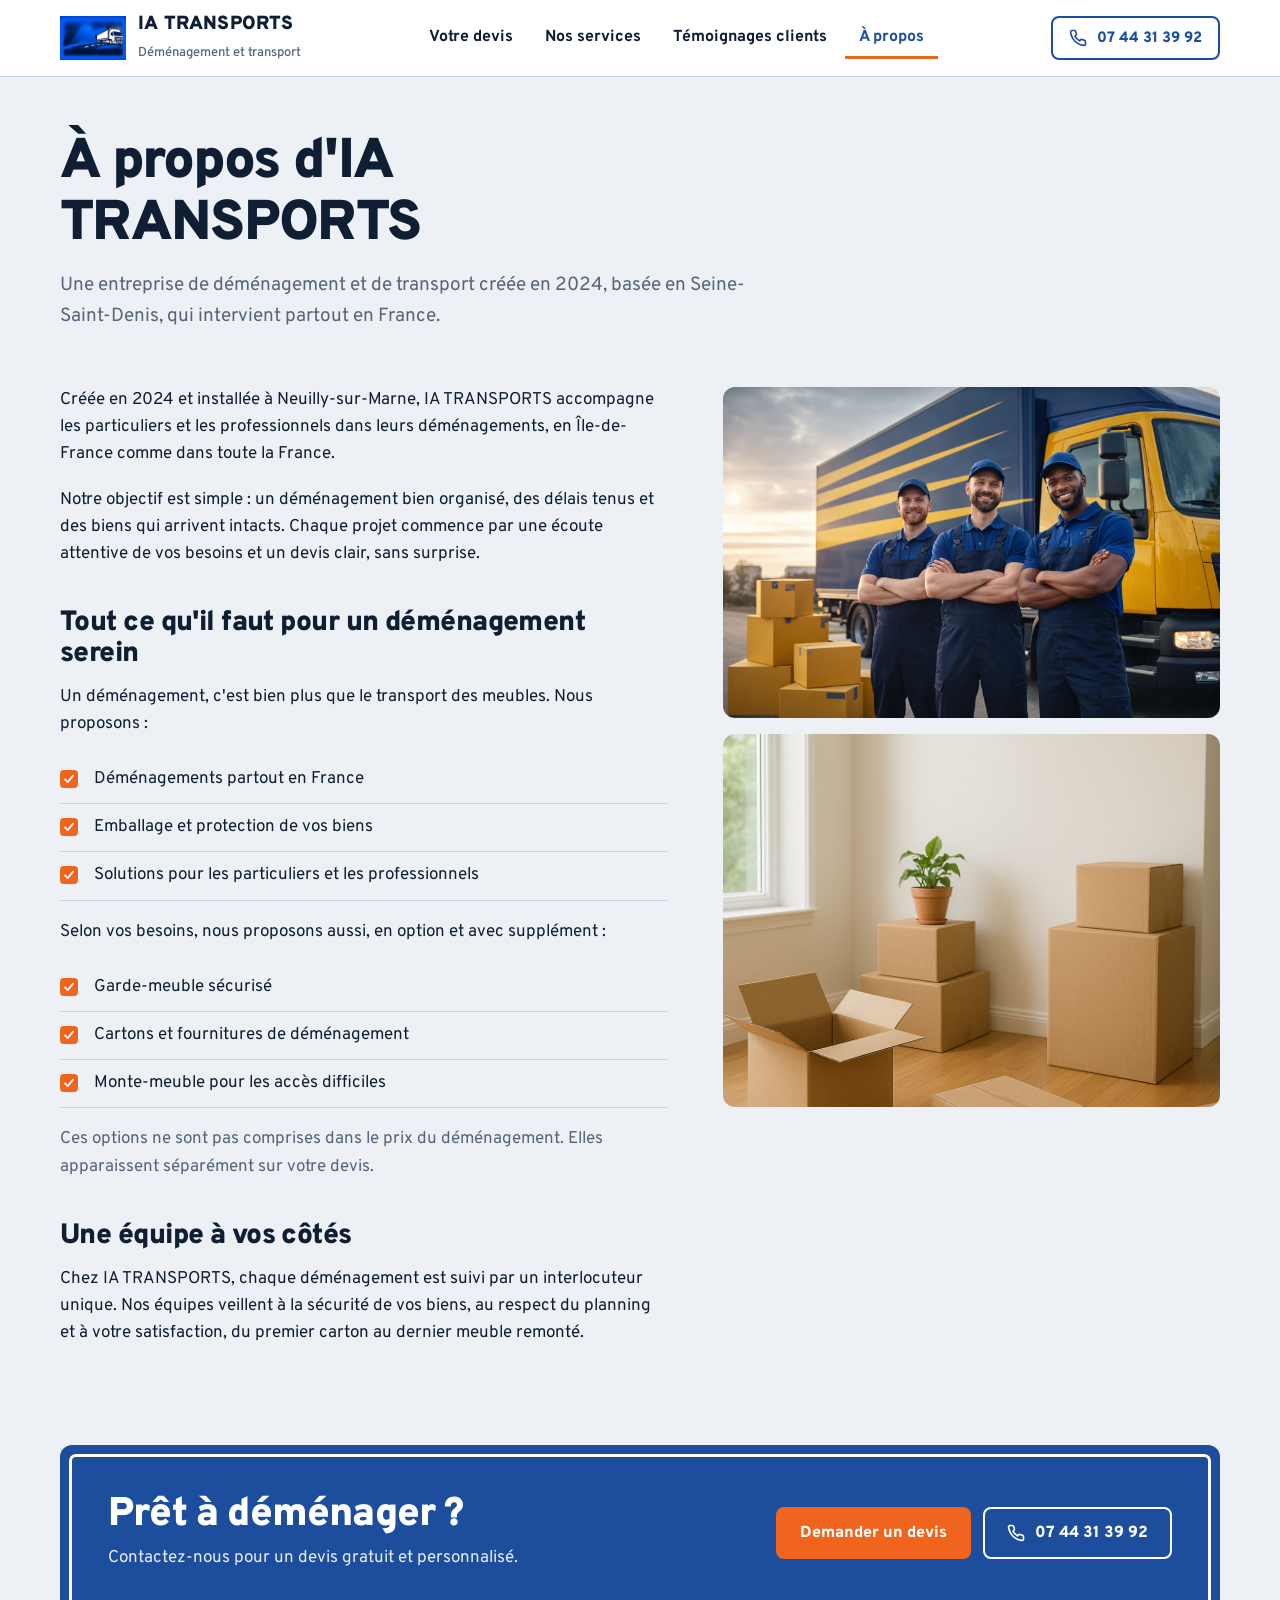
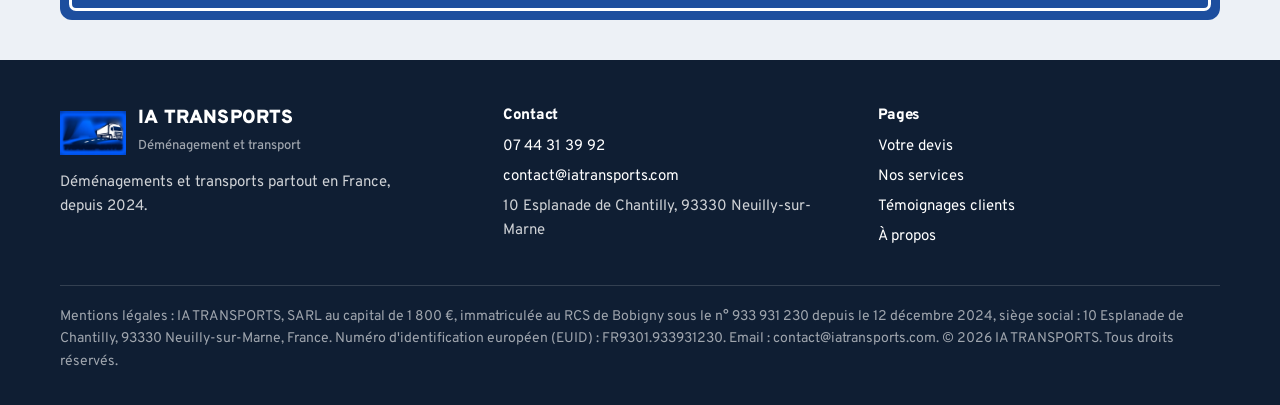
==== commit 3bd75068: "Fix logo: working favicon, OG share image, properly sized header logo Co-Authored-By: Claude Sonnet " ====
--- a/apropos.html
+++ b/apropos.html
@@ -5,12 +5,20 @@
   <meta name="viewport" content="width=device-width, initial-scale=1">
   <title>IA TRANSPORTS | Devis de déménagement gratuit</title>
   <meta name="description" content="IA TRANSPORTS, déménagement et transport toute la France. Devis gratuit sous 24 h.">
-  <link rel="icon" href="assets/images/IA_Transports_Logo.png" type="image/png">
+  <link rel="icon" href="favicon.ico" sizes="any">
+  <link rel="icon" href="assets/images/favicon-32.png" type="image/png" sizes="32x32">
+  <link rel="icon" href="assets/images/favicon-192.png" type="image/png" sizes="192x192">
+  <link rel="apple-touch-icon" href="assets/images/apple-touch-icon.png">
   <link rel="preconnect" href="https://fonts.googleapis.com">
   <link rel="preconnect" href="https://fonts.gstatic.com" crossorigin>
   <link href="https://fonts.googleapis.com/css2?family=Overpass:wght@400;500;700;800;900&display=swap" rel="stylesheet">
   <link rel="stylesheet" href="assets/css/style.css">
-  <meta property="og:image" content="https://iatransports.com/assets/images/IA_Transports_Logo.png">
+  <meta property="og:image" content="https://iatransports.com/assets/images/og-image.jpg">
+  <meta property="og:image:width" content="1200">
+  <meta property="og:image:height" content="630">
+  <meta property="og:type" content="website">
+  <meta name="twitter:card" content="summary_large_image">
+  <meta name="twitter:image" content="https://iatransports.com/assets/images/og-image.jpg">
   <meta property="og:title" content="IA TRANSPORTS | Devis de déménagement gratuit">
   <meta property="og:description" content="IA TRANSPORTS, déménagement et transport toute la France. Devis gratuit sous 24 h.">
   <meta property="og:url" content="https://iatransports.com/">
@@ -19,7 +27,7 @@
   <header class="site-header">
     <div class="container header-inner">
       <a class="brand" href="index.html">
-        <img src="assets/images/IA Transports Logo.png" alt="" width="44" height="44">
+        <img src="assets/images/logo.png" alt="IA TRANSPORTS" width="66" height="44">
         <span><span class="brand-name">IA TRANSPORTS</span><span class="brand-sub">Déménagement et transport</span></span>
       </a>
       <nav class="nav" aria-label="Navigation principale">
@@ -39,7 +47,7 @@
     <div class="drawer-panel" role="dialog" aria-label="Menu">
       <div class="drawer-head">
         <a class="brand" href="index.html">
-        <img src="assets/images/IA Transports Logo.png" alt="" width="44" height="44">
+        <img src="assets/images/logo.png" alt="IA TRANSPORTS" width="66" height="44">
         <span><span class="brand-name">IA TRANSPORTS</span><span class="brand-sub">Déménagement et transport</span></span>
       </a>
         <button class="drawer-close" data-close aria-label="Fermer le menu">✕</button>
@@ -116,7 +124,7 @@
       <div class="footer-grid">
         <div>
           <a class="brand" href="index.html">
-        <img src="assets/images/IA Transports Logo.png" alt="" width="44" height="44">
+        <img src="assets/images/logo.png" alt="IA TRANSPORTS" width="66" height="44">
         <span><span class="brand-name">IA TRANSPORTS</span><span class="brand-sub">Déménagement et transport</span></span>
       </a>
           <p style="margin-top:14px;max-width:34ch">Déménagements et transports partout en France, depuis 2024.</p>
--- a/assets/css/style.css
+++ b/assets/css/style.css
@@ -59,7 +59,7 @@
   display: flex; align-items: center; justify-content: space-between; gap: 20px;
 }
 .brand { display: flex; align-items: center; gap: 12px; text-decoration: none; color: var(--ink); }
-.brand img { width: 44px; height: 44px; }
+.brand img { width: auto; height: 44px; object-fit: contain; }
 .brand-name { font-weight: 900; font-size: 19px; letter-spacing: 0.01em; line-height: 1; }
 .brand-sub { display: block; font-size: 13px; color: var(--muted); font-weight: 500; margin-top: 4px; letter-spacing: 0; }
 
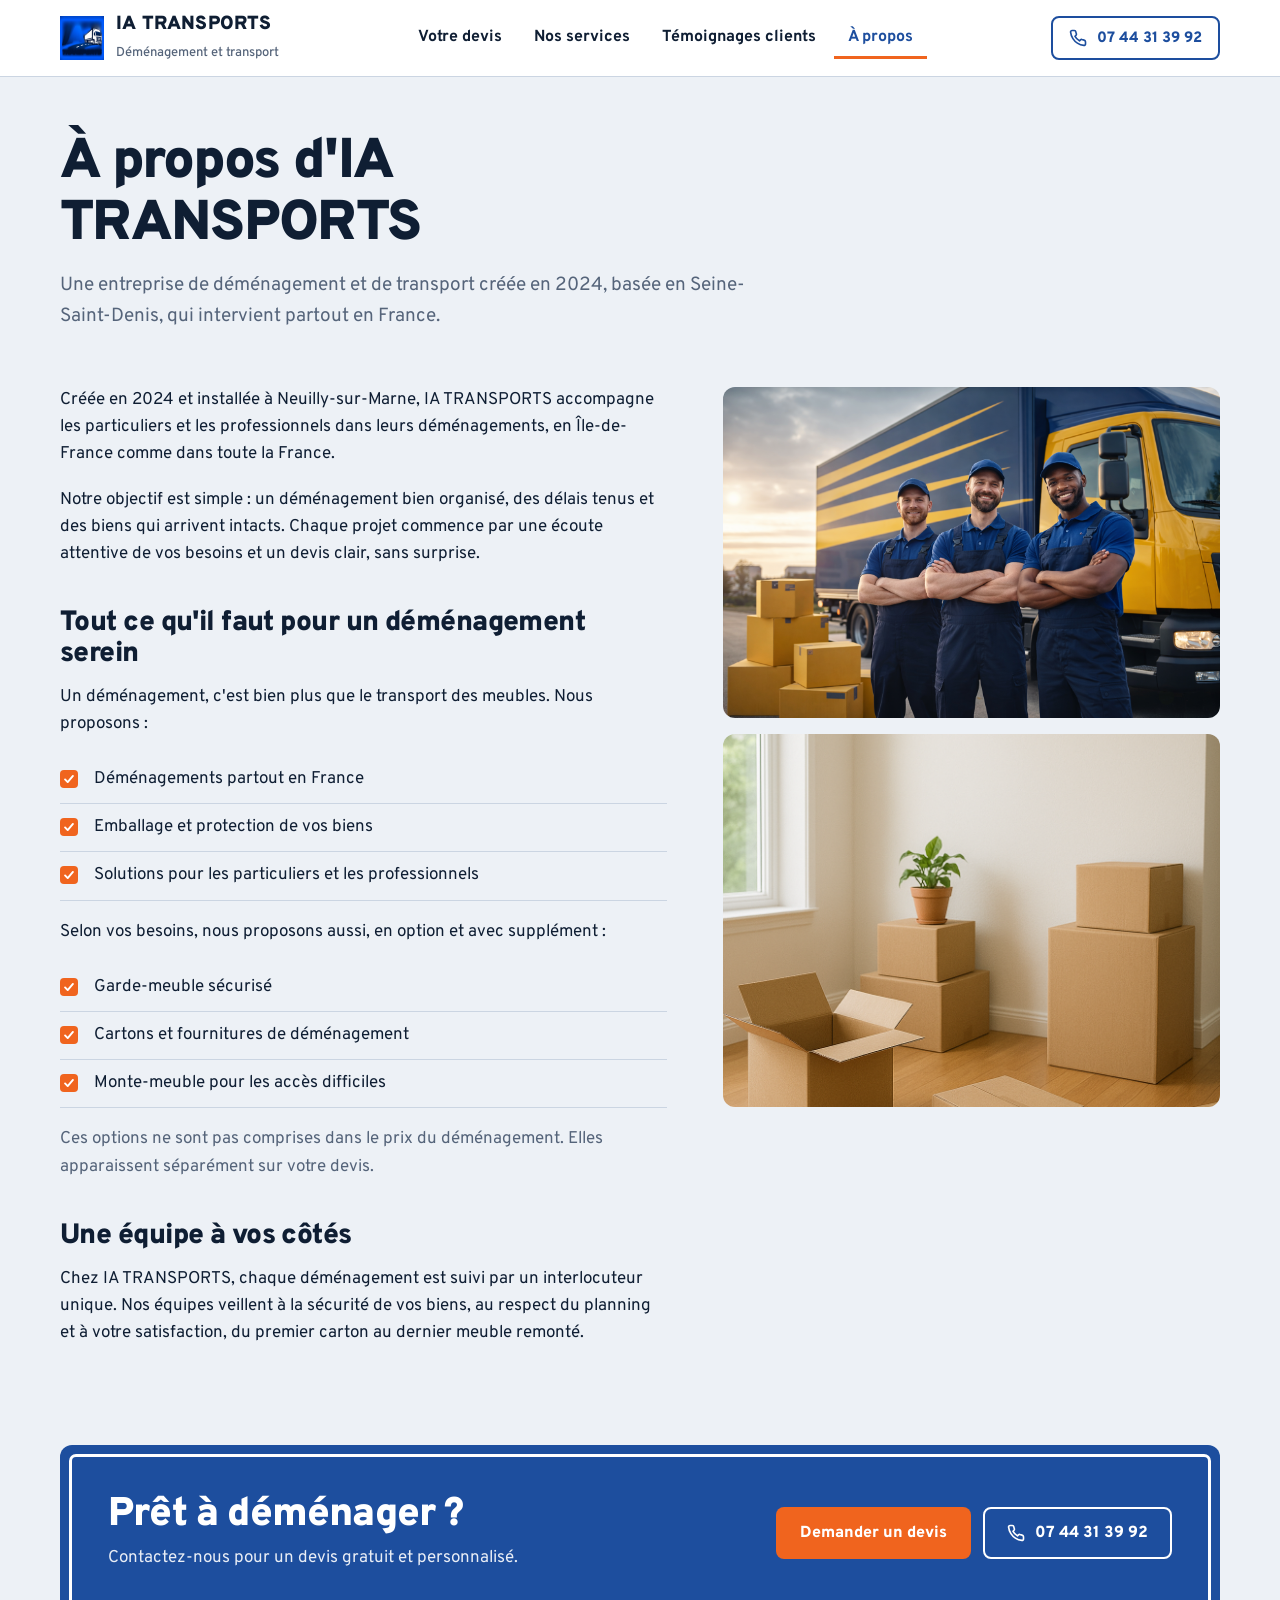
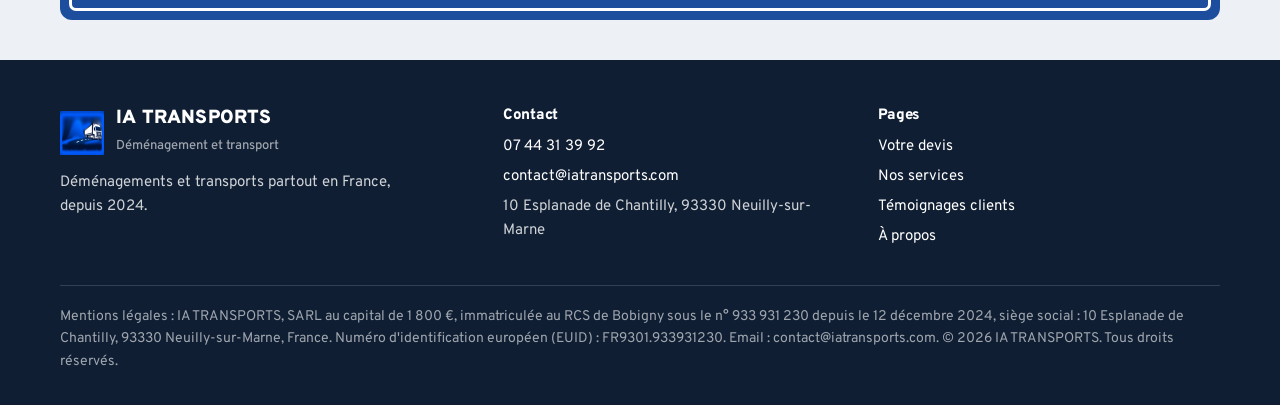
==== commit e0e3188a: "Restore original header logo look; keep favicon and share image fixes Co-Authored-By: Claude Sonnet " ====
--- a/apropos.html
+++ b/apropos.html
@@ -27,7 +27,7 @@
   <header class="site-header">
     <div class="container header-inner">
       <a class="brand" href="index.html">
-        <img src="assets/images/logo.png" alt="IA TRANSPORTS" width="66" height="44">
+        <img src="assets/images/logo.png" alt="" width="44" height="44">
         <span><span class="brand-name">IA TRANSPORTS</span><span class="brand-sub">Déménagement et transport</span></span>
       </a>
       <nav class="nav" aria-label="Navigation principale">
@@ -47,7 +47,7 @@
     <div class="drawer-panel" role="dialog" aria-label="Menu">
       <div class="drawer-head">
         <a class="brand" href="index.html">
-        <img src="assets/images/logo.png" alt="IA TRANSPORTS" width="66" height="44">
+        <img src="assets/images/logo.png" alt="" width="44" height="44">
         <span><span class="brand-name">IA TRANSPORTS</span><span class="brand-sub">Déménagement et transport</span></span>
       </a>
         <button class="drawer-close" data-close aria-label="Fermer le menu">✕</button>
@@ -124,7 +124,7 @@
       <div class="footer-grid">
         <div>
           <a class="brand" href="index.html">
-        <img src="assets/images/logo.png" alt="IA TRANSPORTS" width="66" height="44">
+        <img src="assets/images/logo.png" alt="" width="44" height="44">
         <span><span class="brand-name">IA TRANSPORTS</span><span class="brand-sub">Déménagement et transport</span></span>
       </a>
           <p style="margin-top:14px;max-width:34ch">Déménagements et transports partout en France, depuis 2024.</p>
--- a/assets/css/style.css
+++ b/assets/css/style.css
@@ -59,7 +59,7 @@
   display: flex; align-items: center; justify-content: space-between; gap: 20px;
 }
 .brand { display: flex; align-items: center; gap: 12px; text-decoration: none; color: var(--ink); }
-.brand img { width: auto; height: 44px; object-fit: contain; }
+.brand img { width: 44px; height: 44px; }
 .brand-name { font-weight: 900; font-size: 19px; letter-spacing: 0.01em; line-height: 1; }
 .brand-sub { display: block; font-size: 13px; color: var(--muted); font-weight: 500; margin-top: 4px; letter-spacing: 0; }
 
